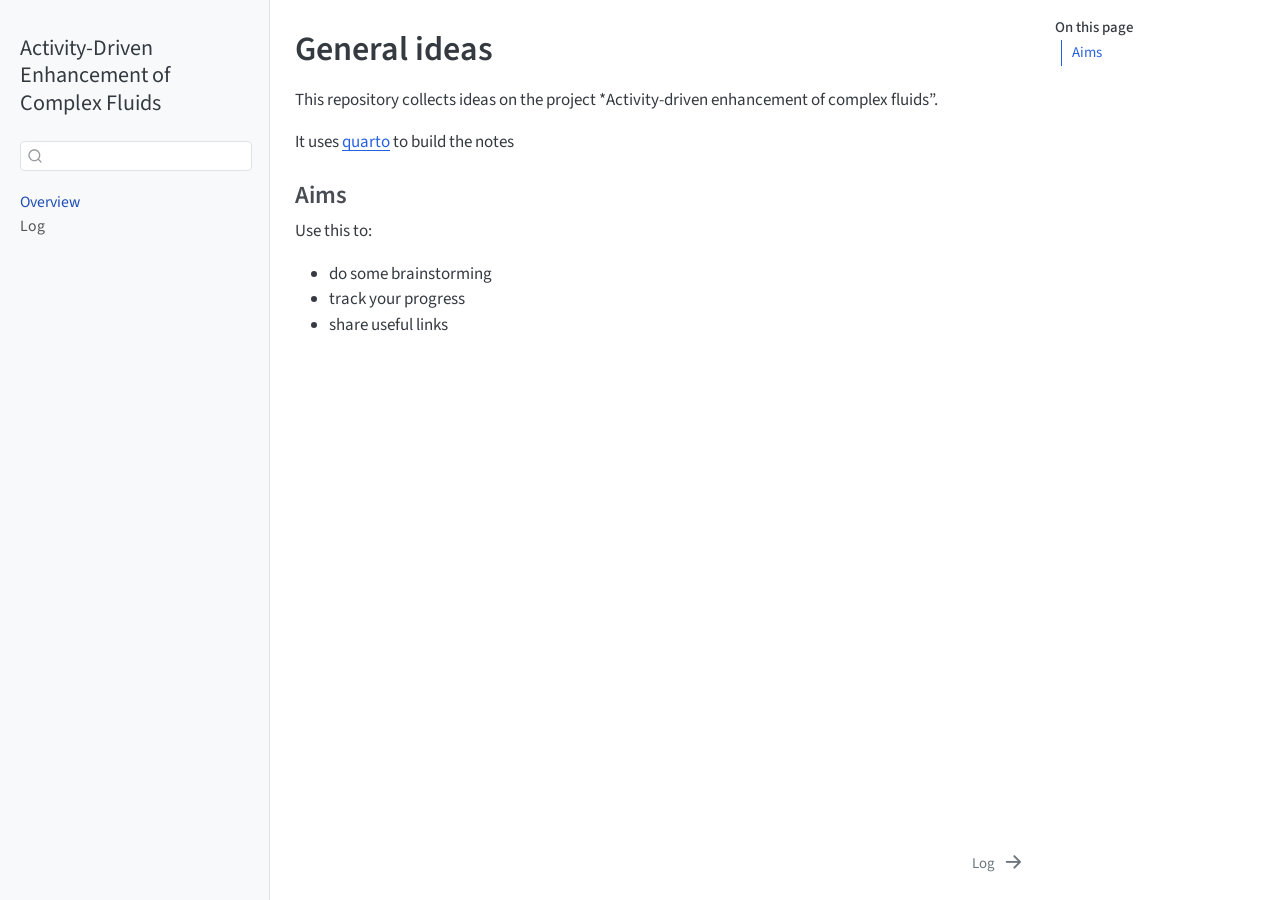
==== docs/index.html @ bf748f2c "allowed for docs" ====
<!DOCTYPE html>
<html xmlns="http://www.w3.org/1999/xhtml" lang="en" xml:lang="en"><head>

<meta charset="utf-8">
<meta name="generator" content="quarto-1.6.40">

<meta name="viewport" content="width=device-width, initial-scale=1.0, user-scalable=yes">


<title>General ideas – Activity-Driven Enhancement of Complex Fluids</title>
<style>
code{white-space: pre-wrap;}
span.smallcaps{font-variant: small-caps;}
div.columns{display: flex; gap: min(4vw, 1.5em);}
div.column{flex: auto; overflow-x: auto;}
div.hanging-indent{margin-left: 1.5em; text-indent: -1.5em;}
ul.task-list{list-style: none;}
ul.task-list li input[type="checkbox"] {
  width: 0.8em;
  margin: 0 0.8em 0.2em -1em; /* quarto-specific, see https://github.com/quarto-dev/quarto-cli/issues/4556 */ 
  vertical-align: middle;
}
</style>


<script src="site_libs/quarto-nav/quarto-nav.js"></script>
<script src="site_libs/quarto-nav/headroom.min.js"></script>
<script src="site_libs/clipboard/clipboard.min.js"></script>
<script src="site_libs/quarto-search/autocomplete.umd.js"></script>
<script src="site_libs/quarto-search/fuse.min.js"></script>
<script src="site_libs/quarto-search/quarto-search.js"></script>
<meta name="quarto:offset" content="./">
<link href="./log.html" rel="next">
<script src="site_libs/quarto-html/quarto.js"></script>
<script src="site_libs/quarto-html/popper.min.js"></script>
<script src="site_libs/quarto-html/tippy.umd.min.js"></script>
<script src="site_libs/quarto-html/anchor.min.js"></script>
<link href="site_libs/quarto-html/tippy.css" rel="stylesheet">
<link href="site_libs/quarto-html/quarto-syntax-highlighting-549806ee2085284f45b00abea8c6df48.css" rel="stylesheet" id="quarto-text-highlighting-styles">
<script src="site_libs/bootstrap/bootstrap.min.js"></script>
<link href="site_libs/bootstrap/bootstrap-icons.css" rel="stylesheet">
<link href="site_libs/bootstrap/bootstrap-828dd9dc578bda216345a962a047c26c.min.css" rel="stylesheet" append-hash="true" id="quarto-bootstrap" data-mode="light">
<script id="quarto-search-options" type="application/json">{
  "location": "sidebar",
  "copy-button": false,
  "collapse-after": 3,
  "panel-placement": "start",
  "type": "textbox",
  "limit": 50,
  "keyboard-shortcut": [
    "f",
    "/",
    "s"
  ],
  "show-item-context": false,
  "language": {
    "search-no-results-text": "No results",
    "search-matching-documents-text": "matching documents",
    "search-copy-link-title": "Copy link to search",
    "search-hide-matches-text": "Hide additional matches",
    "search-more-match-text": "more match in this document",
    "search-more-matches-text": "more matches in this document",
    "search-clear-button-title": "Clear",
    "search-text-placeholder": "",
    "search-detached-cancel-button-title": "Cancel",
    "search-submit-button-title": "Submit",
    "search-label": "Search"
  }
}</script>


</head>

<body class="nav-sidebar docked">

<div id="quarto-search-results"></div>
  <header id="quarto-header" class="headroom fixed-top">
  <nav class="quarto-secondary-nav">
    <div class="container-fluid d-flex">
      <button type="button" class="quarto-btn-toggle btn" data-bs-toggle="collapse" role="button" data-bs-target=".quarto-sidebar-collapse-item" aria-controls="quarto-sidebar" aria-expanded="false" aria-label="Toggle sidebar navigation" onclick="if (window.quartoToggleHeadroom) { window.quartoToggleHeadroom(); }">
        <i class="bi bi-layout-text-sidebar-reverse"></i>
      </button>
        <nav class="quarto-page-breadcrumbs" aria-label="breadcrumb"><ol class="breadcrumb"><li class="breadcrumb-item"><a href="./index.html">Overview</a></li></ol></nav>
        <a class="flex-grow-1" role="navigation" data-bs-toggle="collapse" data-bs-target=".quarto-sidebar-collapse-item" aria-controls="quarto-sidebar" aria-expanded="false" aria-label="Toggle sidebar navigation" onclick="if (window.quartoToggleHeadroom) { window.quartoToggleHeadroom(); }">      
        </a>
      <button type="button" class="btn quarto-search-button" aria-label="Search" onclick="window.quartoOpenSearch();">
        <i class="bi bi-search"></i>
      </button>
    </div>
  </nav>
</header>
<!-- content -->
<div id="quarto-content" class="quarto-container page-columns page-rows-contents page-layout-article">
<!-- sidebar -->
  <nav id="quarto-sidebar" class="sidebar collapse collapse-horizontal quarto-sidebar-collapse-item sidebar-navigation docked overflow-auto">
    <div class="pt-lg-2 mt-2 text-left sidebar-header">
    <div class="sidebar-title mb-0 py-0">
      <a href="./">Activity-Driven Enhancement of Complex Fluids</a> 
    </div>
      </div>
        <div class="mt-2 flex-shrink-0 align-items-center">
        <div class="sidebar-search">
        <div id="quarto-search" class="" title="Search"></div>
        </div>
        </div>
    <div class="sidebar-menu-container"> 
    <ul class="list-unstyled mt-1">
        <li class="sidebar-item">
  <div class="sidebar-item-container"> 
  <a href="./index.html" class="sidebar-item-text sidebar-link active">
 <span class="menu-text">Overview</span></a>
  </div>
</li>
        <li class="sidebar-item">
  <div class="sidebar-item-container"> 
  <a href="./log.html" class="sidebar-item-text sidebar-link">
 <span class="menu-text">Log</span></a>
  </div>
</li>
    </ul>
    </div>
</nav>
<div id="quarto-sidebar-glass" class="quarto-sidebar-collapse-item" data-bs-toggle="collapse" data-bs-target=".quarto-sidebar-collapse-item"></div>
<!-- margin-sidebar -->
    <div id="quarto-margin-sidebar" class="sidebar margin-sidebar">
        <nav id="TOC" role="doc-toc" class="toc-active">
    <h2 id="toc-title">On this page</h2>
   
  <ul>
  <li><a href="#aims" id="toc-aims" class="nav-link active" data-scroll-target="#aims">Aims</a></li>
  </ul>
</nav>
    </div>
<!-- main -->
<main class="content" id="quarto-document-content">

<header id="title-block-header" class="quarto-title-block default">
<div class="quarto-title">
<h1 class="title">General ideas</h1>
</div>



<div class="quarto-title-meta">

    
  
    
  </div>
  


</header>


<p>This repository collects ideas on the project *Activity-driven enhancement of complex fluids”.</p>
<p>It uses <a href="https://www.quarto.org">quarto</a> to build the notes</p>
<section id="aims" class="level3">
<h3 class="anchored" data-anchor-id="aims">Aims</h3>
<p>Use this to:</p>
<ul>
<li>do some brainstorming</li>
<li>track your progress</li>
<li>share useful links</li>
</ul>


</section>

<a onclick="window.scrollTo(0, 0); return false;" role="button" id="quarto-back-to-top"><i class="bi bi-arrow-up"></i> Back to top</a></main> <!-- /main -->
<script id="quarto-html-after-body" type="application/javascript">
window.document.addEventListener("DOMContentLoaded", function (event) {
  const toggleBodyColorMode = (bsSheetEl) => {
    const mode = bsSheetEl.getAttribute("data-mode");
    const bodyEl = window.document.querySelector("body");
    if (mode === "dark") {
      bodyEl.classList.add("quarto-dark");
      bodyEl.classList.remove("quarto-light");
    } else {
      bodyEl.classList.add("quarto-light");
      bodyEl.classList.remove("quarto-dark");
    }
  }
  const toggleBodyColorPrimary = () => {
    const bsSheetEl = window.document.querySelector("link#quarto-bootstrap");
    if (bsSheetEl) {
      toggleBodyColorMode(bsSheetEl);
    }
  }
  toggleBodyColorPrimary();  
  const icon = "";
  const anchorJS = new window.AnchorJS();
  anchorJS.options = {
    placement: 'right',
    icon: icon
  };
  anchorJS.add('.anchored');
  const isCodeAnnotation = (el) => {
    for (const clz of el.classList) {
      if (clz.startsWith('code-annotation-')) {                     
        return true;
      }
    }
    return false;
  }
  const onCopySuccess = function(e) {
    // button target
    const button = e.trigger;
    // don't keep focus
    button.blur();
    // flash "checked"
    button.classList.add('code-copy-button-checked');
    var currentTitle = button.getAttribute("title");
    button.setAttribute("title", "Copied!");
    let tooltip;
    if (window.bootstrap) {
      button.setAttribute("data-bs-toggle", "tooltip");
      button.setAttribute("data-bs-placement", "left");
      button.setAttribute("data-bs-title", "Copied!");
      tooltip = new bootstrap.Tooltip(button, 
        { trigger: "manual", 
          customClass: "code-copy-button-tooltip",
          offset: [0, -8]});
      tooltip.show();    
    }
    setTimeout(function() {
      if (tooltip) {
        tooltip.hide();
        button.removeAttribute("data-bs-title");
        button.removeAttribute("data-bs-toggle");
        button.removeAttribute("data-bs-placement");
      }
      button.setAttribute("title", currentTitle);
      button.classList.remove('code-copy-button-checked');
    }, 1000);
    // clear code selection
    e.clearSelection();
  }
  const getTextToCopy = function(trigger) {
      const codeEl = trigger.previousElementSibling.cloneNode(true);
      for (const childEl of codeEl.children) {
        if (isCodeAnnotation(childEl)) {
          childEl.remove();
        }
      }
      return codeEl.innerText;
  }
  const clipboard = new window.ClipboardJS('.code-copy-button:not([data-in-quarto-modal])', {
    text: getTextToCopy
  });
  clipboard.on('success', onCopySuccess);
  if (window.document.getElementById('quarto-embedded-source-code-modal')) {
    const clipboardModal = new window.ClipboardJS('.code-copy-button[data-in-quarto-modal]', {
      text: getTextToCopy,
      container: window.document.getElementById('quarto-embedded-source-code-modal')
    });
    clipboardModal.on('success', onCopySuccess);
  }
    var localhostRegex = new RegExp(/^(?:http|https):\/\/localhost\:?[0-9]*\//);
    var mailtoRegex = new RegExp(/^mailto:/);
      var filterRegex = new RegExp('/' + window.location.host + '/');
    var isInternal = (href) => {
        return filterRegex.test(href) || localhostRegex.test(href) || mailtoRegex.test(href);
    }
    // Inspect non-navigation links and adorn them if external
 	var links = window.document.querySelectorAll('a[href]:not(.nav-link):not(.navbar-brand):not(.toc-action):not(.sidebar-link):not(.sidebar-item-toggle):not(.pagination-link):not(.no-external):not([aria-hidden]):not(.dropdown-item):not(.quarto-navigation-tool):not(.about-link)');
    for (var i=0; i<links.length; i++) {
      const link = links[i];
      if (!isInternal(link.href)) {
        // undo the damage that might have been done by quarto-nav.js in the case of
        // links that we want to consider external
        if (link.dataset.originalHref !== undefined) {
          link.href = link.dataset.originalHref;
        }
      }
    }
  function tippyHover(el, contentFn, onTriggerFn, onUntriggerFn) {
    const config = {
      allowHTML: true,
      maxWidth: 500,
      delay: 100,
      arrow: false,
      appendTo: function(el) {
          return el.parentElement;
      },
      interactive: true,
      interactiveBorder: 10,
      theme: 'quarto',
      placement: 'bottom-start',
    };
    if (contentFn) {
      config.content = contentFn;
    }
    if (onTriggerFn) {
      config.onTrigger = onTriggerFn;
    }
    if (onUntriggerFn) {
      config.onUntrigger = onUntriggerFn;
    }
    window.tippy(el, config); 
  }
  const noterefs = window.document.querySelectorAll('a[role="doc-noteref"]');
  for (var i=0; i<noterefs.length; i++) {
    const ref = noterefs[i];
    tippyHover(ref, function() {
      // use id or data attribute instead here
      let href = ref.getAttribute('data-footnote-href') || ref.getAttribute('href');
      try { href = new URL(href).hash; } catch {}
      const id = href.replace(/^#\/?/, "");
      const note = window.document.getElementById(id);
      if (note) {
        return note.innerHTML;
      } else {
        return "";
      }
    });
  }
  const xrefs = window.document.querySelectorAll('a.quarto-xref');
  const processXRef = (id, note) => {
    // Strip column container classes
    const stripColumnClz = (el) => {
      el.classList.remove("page-full", "page-columns");
      if (el.children) {
        for (const child of el.children) {
          stripColumnClz(child);
        }
      }
    }
    stripColumnClz(note)
    if (id === null || id.startsWith('sec-')) {
      // Special case sections, only their first couple elements
      const container = document.createElement("div");
      if (note.children && note.children.length > 2) {
        container.appendChild(note.children[0].cloneNode(true));
        for (let i = 1; i < note.children.length; i++) {
          const child = note.children[i];
          if (child.tagName === "P" && child.innerText === "") {
            continue;
          } else {
            container.appendChild(child.cloneNode(true));
            break;
          }
        }
        if (window.Quarto?.typesetMath) {
          window.Quarto.typesetMath(container);
        }
        return container.innerHTML
      } else {
        if (window.Quarto?.typesetMath) {
          window.Quarto.typesetMath(note);
        }
        return note.innerHTML;
      }
    } else {
      // Remove any anchor links if they are present
      const anchorLink = note.querySelector('a.anchorjs-link');
      if (anchorLink) {
        anchorLink.remove();
      }
      if (window.Quarto?.typesetMath) {
        window.Quarto.typesetMath(note);
      }
      if (note.classList.contains("callout")) {
        return note.outerHTML;
      } else {
        return note.innerHTML;
      }
    }
  }
  for (var i=0; i<xrefs.length; i++) {
    const xref = xrefs[i];
    tippyHover(xref, undefined, function(instance) {
      instance.disable();
      let url = xref.getAttribute('href');
      let hash = undefined; 
      if (url.startsWith('#')) {
        hash = url;
      } else {
        try { hash = new URL(url).hash; } catch {}
      }
      if (hash) {
        const id = hash.replace(/^#\/?/, "");
        const note = window.document.getElementById(id);
        if (note !== null) {
          try {
            const html = processXRef(id, note.cloneNode(true));
            instance.setContent(html);
          } finally {
            instance.enable();
            instance.show();
          }
        } else {
          // See if we can fetch this
          fetch(url.split('#')[0])
          .then(res => res.text())
          .then(html => {
            const parser = new DOMParser();
            const htmlDoc = parser.parseFromString(html, "text/html");
            const note = htmlDoc.getElementById(id);
            if (note !== null) {
              const html = processXRef(id, note);
              instance.setContent(html);
            } 
          }).finally(() => {
            instance.enable();
            instance.show();
          });
        }
      } else {
        // See if we can fetch a full url (with no hash to target)
        // This is a special case and we should probably do some content thinning / targeting
        fetch(url)
        .then(res => res.text())
        .then(html => {
          const parser = new DOMParser();
          const htmlDoc = parser.parseFromString(html, "text/html");
          const note = htmlDoc.querySelector('main.content');
          if (note !== null) {
            // This should only happen for chapter cross references
            // (since there is no id in the URL)
            // remove the first header
            if (note.children.length > 0 && note.children[0].tagName === "HEADER") {
              note.children[0].remove();
            }
            const html = processXRef(null, note);
            instance.setContent(html);
          } 
        }).finally(() => {
          instance.enable();
          instance.show();
        });
      }
    }, function(instance) {
    });
  }
      let selectedAnnoteEl;
      const selectorForAnnotation = ( cell, annotation) => {
        let cellAttr = 'data-code-cell="' + cell + '"';
        let lineAttr = 'data-code-annotation="' +  annotation + '"';
        const selector = 'span[' + cellAttr + '][' + lineAttr + ']';
        return selector;
      }
      const selectCodeLines = (annoteEl) => {
        const doc = window.document;
        const targetCell = annoteEl.getAttribute("data-target-cell");
        const targetAnnotation = annoteEl.getAttribute("data-target-annotation");
        const annoteSpan = window.document.querySelector(selectorForAnnotation(targetCell, targetAnnotation));
        const lines = annoteSpan.getAttribute("data-code-lines").split(",");
        const lineIds = lines.map((line) => {
          return targetCell + "-" + line;
        })
        let top = null;
        let height = null;
        let parent = null;
        if (lineIds.length > 0) {
            //compute the position of the single el (top and bottom and make a div)
            const el = window.document.getElementById(lineIds[0]);
            top = el.offsetTop;
            height = el.offsetHeight;
            parent = el.parentElement.parentElement;
          if (lineIds.length > 1) {
            const lastEl = window.document.getElementById(lineIds[lineIds.length - 1]);
            const bottom = lastEl.offsetTop + lastEl.offsetHeight;
            height = bottom - top;
          }
          if (top !== null && height !== null && parent !== null) {
            // cook up a div (if necessary) and position it 
            let div = window.document.getElementById("code-annotation-line-highlight");
            if (div === null) {
              div = window.document.createElement("div");
              div.setAttribute("id", "code-annotation-line-highlight");
              div.style.position = 'absolute';
              parent.appendChild(div);
            }
            div.style.top = top - 2 + "px";
            div.style.height = height + 4 + "px";
            div.style.left = 0;
            let gutterDiv = window.document.getElementById("code-annotation-line-highlight-gutter");
            if (gutterDiv === null) {
              gutterDiv = window.document.createElement("div");
              gutterDiv.setAttribute("id", "code-annotation-line-highlight-gutter");
              gutterDiv.style.position = 'absolute';
              const codeCell = window.document.getElementById(targetCell);
              const gutter = codeCell.querySelector('.code-annotation-gutter');
              gutter.appendChild(gutterDiv);
            }
            gutterDiv.style.top = top - 2 + "px";
            gutterDiv.style.height = height + 4 + "px";
          }
          selectedAnnoteEl = annoteEl;
        }
      };
      const unselectCodeLines = () => {
        const elementsIds = ["code-annotation-line-highlight", "code-annotation-line-highlight-gutter"];
        elementsIds.forEach((elId) => {
          const div = window.document.getElementById(elId);
          if (div) {
            div.remove();
          }
        });
        selectedAnnoteEl = undefined;
      };
        // Handle positioning of the toggle
    window.addEventListener(
      "resize",
      throttle(() => {
        elRect = undefined;
        if (selectedAnnoteEl) {
          selectCodeLines(selectedAnnoteEl);
        }
      }, 10)
    );
    function throttle(fn, ms) {
    let throttle = false;
    let timer;
      return (...args) => {
        if(!throttle) { // first call gets through
            fn.apply(this, args);
            throttle = true;
        } else { // all the others get throttled
            if(timer) clearTimeout(timer); // cancel #2
            timer = setTimeout(() => {
              fn.apply(this, args);
              timer = throttle = false;
            }, ms);
        }
      };
    }
      // Attach click handler to the DT
      const annoteDls = window.document.querySelectorAll('dt[data-target-cell]');
      for (const annoteDlNode of annoteDls) {
        annoteDlNode.addEventListener('click', (event) => {
          const clickedEl = event.target;
          if (clickedEl !== selectedAnnoteEl) {
            unselectCodeLines();
            const activeEl = window.document.querySelector('dt[data-target-cell].code-annotation-active');
            if (activeEl) {
              activeEl.classList.remove('code-annotation-active');
            }
            selectCodeLines(clickedEl);
            clickedEl.classList.add('code-annotation-active');
          } else {
            // Unselect the line
            unselectCodeLines();
            clickedEl.classList.remove('code-annotation-active');
          }
        });
      }
  const findCites = (el) => {
    const parentEl = el.parentElement;
    if (parentEl) {
      const cites = parentEl.dataset.cites;
      if (cites) {
        return {
          el,
          cites: cites.split(' ')
        };
      } else {
        return findCites(el.parentElement)
      }
    } else {
      return undefined;
    }
  };
  var bibliorefs = window.document.querySelectorAll('a[role="doc-biblioref"]');
  for (var i=0; i<bibliorefs.length; i++) {
    const ref = bibliorefs[i];
    const citeInfo = findCites(ref);
    if (citeInfo) {
      tippyHover(citeInfo.el, function() {
        var popup = window.document.createElement('div');
        citeInfo.cites.forEach(function(cite) {
          var citeDiv = window.document.createElement('div');
          citeDiv.classList.add('hanging-indent');
          citeDiv.classList.add('csl-entry');
          var biblioDiv = window.document.getElementById('ref-' + cite);
          if (biblioDiv) {
            citeDiv.innerHTML = biblioDiv.innerHTML;
          }
          popup.appendChild(citeDiv);
        });
        return popup.innerHTML;
      });
    }
  }
});
</script>
<nav class="page-navigation">
  <div class="nav-page nav-page-previous">
  </div>
  <div class="nav-page nav-page-next">
      <a href="./log.html" class="pagination-link" aria-label="Log">
        <span class="nav-page-text">Log</span> <i class="bi bi-arrow-right-short"></i>
      </a>
  </div>
</nav>
</div> <!-- /content -->




</body></html>
---- docs/site_libs/quarto-html/tippy.css ----
.tippy-box[data-animation=fade][data-state=hidden]{opacity:0}[data-tippy-root]{max-width:calc(100vw - 10px)}.tippy-box{position:relative;background-color:#333;color:#fff;border-radius:4px;font-size:14px;line-height:1.4;white-space:normal;outline:0;transition-property:transform,visibility,opacity}.tippy-box[data-placement^=top]>.tippy-arrow{bottom:0}.tippy-box[data-placement^=top]>.tippy-arrow:before{bottom:-7px;left:0;border-width:8px 8px 0;border-top-color:initial;transform-origin:center top}.tippy-box[data-placement^=bottom]>.tippy-arrow{top:0}.tippy-box[data-placement^=bottom]>.tippy-arrow:before{top:-7px;left:0;border-width:0 8px 8px;border-bottom-color:initial;transform-origin:center bottom}.tippy-box[data-placement^=left]>.tippy-arrow{right:0}.tippy-box[data-placement^=left]>.tippy-arrow:before{border-width:8px 0 8px 8px;border-left-color:initial;right:-7px;transform-origin:center left}.tippy-box[data-placement^=right]>.tippy-arrow{left:0}.tippy-box[data-placement^=right]>.tippy-arrow:before{left:-7px;border-width:8px 8px 8px 0;border-right-color:initial;transform-origin:center right}.tippy-box[data-inertia][data-state=visible]{transition-timing-function:cubic-bezier(.54,1.5,.38,1.11)}.tippy-arrow{width:16px;height:16px;color:#333}.tippy-arrow:before{content:"";position:absolute;border-color:transparent;border-style:solid}.tippy-content{position:relative;padding:5px 9px;z-index:1}
---- docs/site_libs/quarto-html/quarto-syntax-highlighting-549806ee2085284f45b00abea8c6df48.css ----
/* quarto syntax highlight colors */
:root {
  --quarto-hl-ot-color: #003B4F;
  --quarto-hl-at-color: #657422;
  --quarto-hl-ss-color: #20794D;
  --quarto-hl-an-color: #5E5E5E;
  --quarto-hl-fu-color: #4758AB;
  --quarto-hl-st-color: #20794D;
  --quarto-hl-cf-color: #003B4F;
  --quarto-hl-op-color: #5E5E5E;
  --quarto-hl-er-color: #AD0000;
  --quarto-hl-bn-color: #AD0000;
  --quarto-hl-al-color: #AD0000;
  --quarto-hl-va-color: #111111;
  --quarto-hl-bu-color: inherit;
  --quarto-hl-ex-color: inherit;
  --quarto-hl-pp-color: #AD0000;
  --quarto-hl-in-color: #5E5E5E;
  --quarto-hl-vs-color: #20794D;
  --quarto-hl-wa-color: #5E5E5E;
  --quarto-hl-do-color: #5E5E5E;
  --quarto-hl-im-color: #00769E;
  --quarto-hl-ch-color: #20794D;
  --quarto-hl-dt-color: #AD0000;
  --quarto-hl-fl-color: #AD0000;
  --quarto-hl-co-color: #5E5E5E;
  --quarto-hl-cv-color: #5E5E5E;
  --quarto-hl-cn-color: #8f5902;
  --quarto-hl-sc-color: #5E5E5E;
  --quarto-hl-dv-color: #AD0000;
  --quarto-hl-kw-color: #003B4F;
}

/* other quarto variables */
:root {
  --quarto-font-monospace: SFMono-Regular, Menlo, Monaco, Consolas, "Liberation Mono", "Courier New", monospace;
}

pre > code.sourceCode > span {
  color: #003B4F;
}

code span {
  color: #003B4F;
}

code.sourceCode > span {
  color: #003B4F;
}

div.sourceCode,
div.sourceCode pre.sourceCode {
  color: #003B4F;
}

code span.ot {
  color: #003B4F;
  font-style: inherit;
}

code span.at {
  color: #657422;
  font-style: inherit;
}

code span.ss {
  color: #20794D;
  font-style: inherit;
}

code span.an {
  color: #5E5E5E;
  font-style: inherit;
}

code span.fu {
  color: #4758AB;
  font-style: inherit;
}

code span.st {
  color: #20794D;
  font-style: inherit;
}

code span.cf {
  color: #003B4F;
  font-weight: bold;
  font-style: inherit;
}

code span.op {
  color: #5E5E5E;
  font-style: inherit;
}

code span.er {
  color: #AD0000;
  font-style: inherit;
}

code span.bn {
  color: #AD0000;
  font-style: inherit;
}

code span.al {
  color: #AD0000;
  font-style: inherit;
}

code span.va {
  color: #111111;
  font-style: inherit;
}

code span.bu {
  font-style: inherit;
}

code span.ex {
  font-style: inherit;
}

code span.pp {
  color: #AD0000;
  font-style: inherit;
}

code span.in {
  color: #5E5E5E;
  font-style: inherit;
}

code span.vs {
  color: #20794D;
  font-style: inherit;
}

code span.wa {
  color: #5E5E5E;
  font-style: italic;
}

code span.do {
  color: #5E5E5E;
  font-style: italic;
}

code span.im {
  color: #00769E;
  font-style: inherit;
}

code span.ch {
  color: #20794D;
  font-style: inherit;
}

code span.dt {
  color: #AD0000;
  font-style: inherit;
}

code span.fl {
  color: #AD0000;
  font-style: inherit;
}

code span.co {
  color: #5E5E5E;
  font-style: inherit;
}

code span.cv {
  color: #5E5E5E;
  font-style: italic;
}

code span.cn {
  color: #8f5902;
  font-style: inherit;
}

code span.sc {
  color: #5E5E5E;
  font-style: inherit;
}

code span.dv {
  color: #AD0000;
  font-style: inherit;
}

code span.kw {
  color: #003B4F;
  font-weight: bold;
  font-style: inherit;
}

.prevent-inlining {
  content: "</";
}

/*# sourceMappingURL=ae99138f4fbc2fb4c9f5e5cd69c22459.css.map */
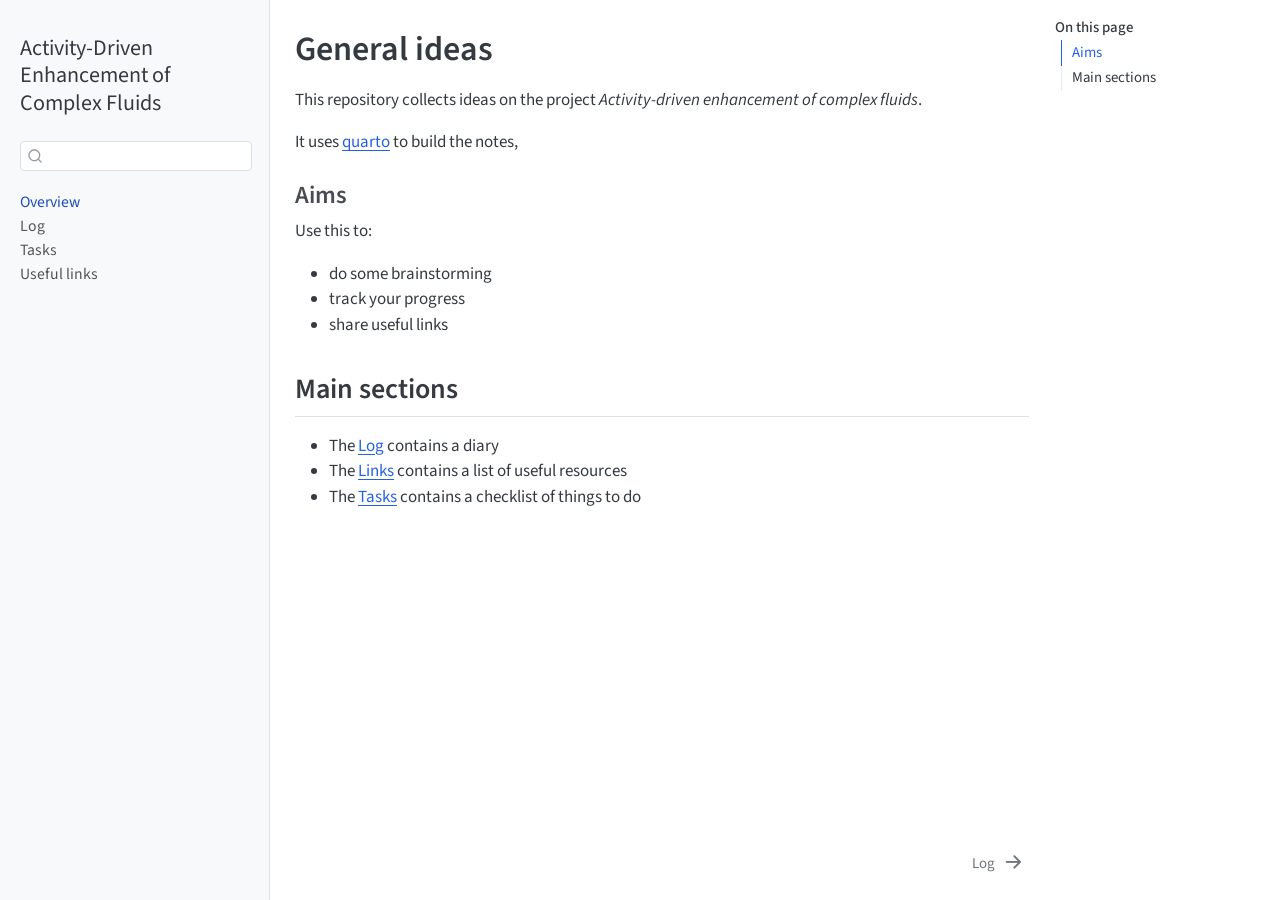
==== commit 95a4e600: "added links" ====
--- a/docs/index.html
+++ b/docs/index.html
@@ -117,6 +117,18 @@
  <span class="menu-text">Log</span></a>
   </div>
 </li>
+        <li class="sidebar-item">
+  <div class="sidebar-item-container"> 
+  <a href="./tasks.html" class="sidebar-item-text sidebar-link">
+ <span class="menu-text">Tasks</span></a>
+  </div>
+</li>
+        <li class="sidebar-item">
+  <div class="sidebar-item-container"> 
+  <a href="./links.html" class="sidebar-item-text sidebar-link">
+ <span class="menu-text">Useful links</span></a>
+  </div>
+</li>
     </ul>
     </div>
 </nav>
@@ -128,6 +140,7 @@
    
   <ul>
   <li><a href="#aims" id="toc-aims" class="nav-link active" data-scroll-target="#aims">Aims</a></li>
+  <li><a href="#main-sections" id="toc-main-sections" class="nav-link" data-scroll-target="#main-sections">Main sections</a></li>
   </ul>
 </nav>
     </div>
@@ -153,8 +166,8 @@
 </header>
 
 
-<p>This repository collects ideas on the project *Activity-driven enhancement of complex fluids”.</p>
-<p>It uses <a href="https://www.quarto.org">quarto</a> to build the notes</p>
+<p>This repository collects ideas on the project <em>Activity-driven enhancement of complex fluids</em>.</p>
+<p>It uses <a href="https://www.quarto.org">quarto</a> to build the notes,</p>
 <section id="aims" class="level3">
 <h3 class="anchored" data-anchor-id="aims">Aims</h3>
 <p>Use this to:</p>
@@ -162,6 +175,14 @@
 <li>do some brainstorming</li>
 <li>track your progress</li>
 <li>share useful links</li>
+</ul>
+</section>
+<section id="main-sections" class="level2">
+<h2 class="anchored" data-anchor-id="main-sections">Main sections</h2>
+<ul>
+<li>The <a href="./log.html">Log</a> contains a diary</li>
+<li>The <a href="./links.html">Links</a> contains a list of useful resources</li>
+<li>The <a href="./tasks.html">Tasks</a> contains a checklist of things to do</li>
 </ul>
 
 
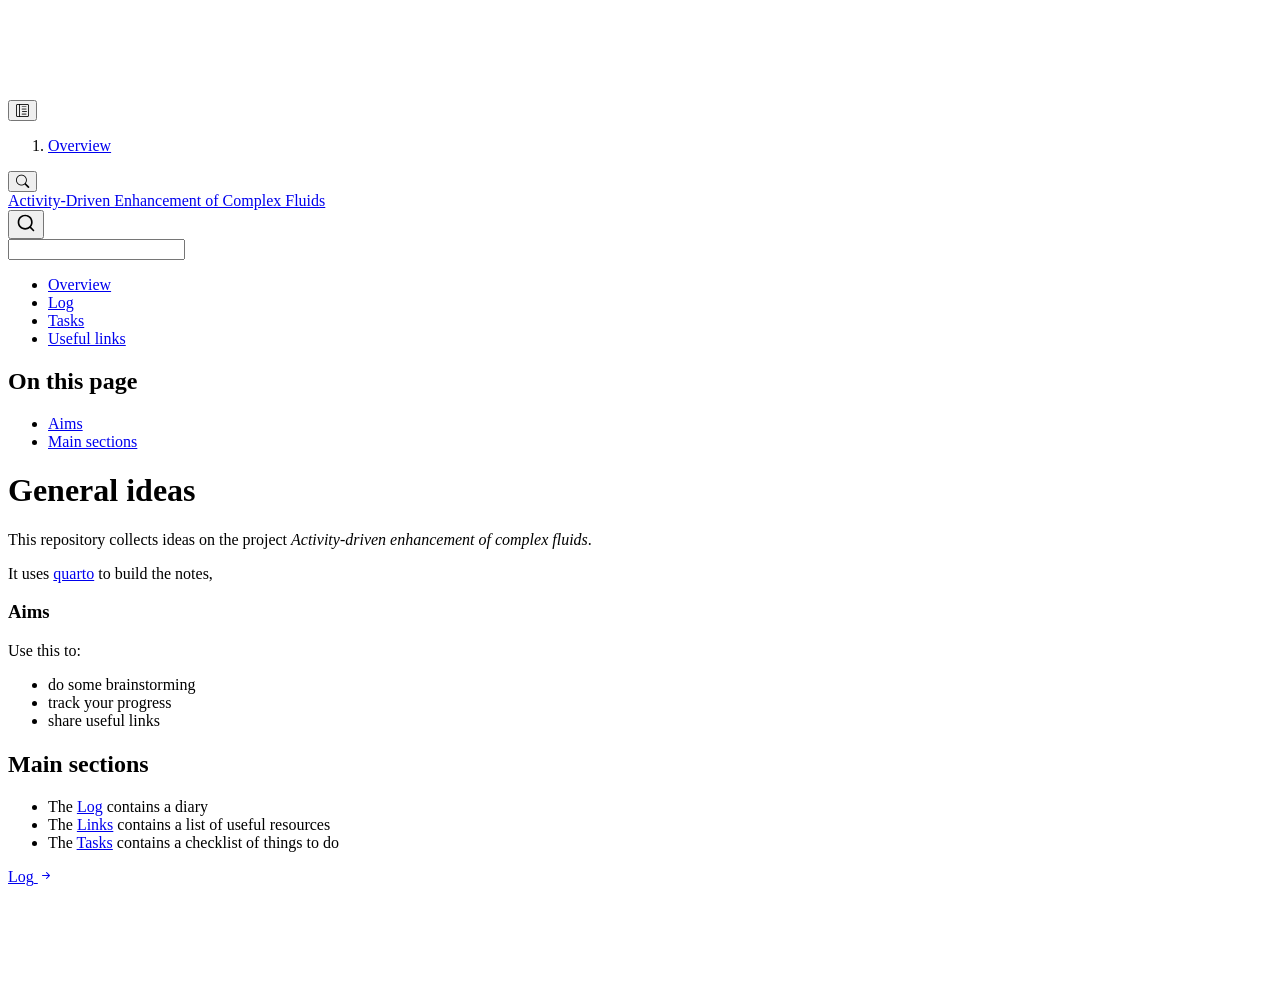
==== commit e182f884: "not ignored docs" ====
--- a/docs/index.html
+++ b/docs/index.html
@@ -2,7 +2,7 @@
 <html xmlns="http://www.w3.org/1999/xhtml" lang="en" xml:lang="en"><head>
 
 <meta charset="utf-8">
-<meta name="generator" content="quarto-1.6.40">
+<meta name="generator" content="quarto-1.7.31">
 
 <meta name="viewport" content="width=device-width, initial-scale=1.0, user-scalable=yes">
 
@@ -31,15 +31,16 @@
 <script src="site_libs/quarto-search/quarto-search.js"></script>
 <meta name="quarto:offset" content="./">
 <link href="./log.html" rel="next">
-<script src="site_libs/quarto-html/quarto.js"></script>
+<script src="site_libs/quarto-html/quarto.js" type="module"></script>
+<script src="site_libs/quarto-html/tabsets/tabsets.js" type="module"></script>
 <script src="site_libs/quarto-html/popper.min.js"></script>
 <script src="site_libs/quarto-html/tippy.umd.min.js"></script>
 <script src="site_libs/quarto-html/anchor.min.js"></script>
 <link href="site_libs/quarto-html/tippy.css" rel="stylesheet">
-<link href="site_libs/quarto-html/quarto-syntax-highlighting-549806ee2085284f45b00abea8c6df48.css" rel="stylesheet" id="quarto-text-highlighting-styles">
+<link href="site_libs/quarto-html/quarto-syntax-highlighting-e1a5c8363afafaef2c763b6775fbf3ca.css" rel="stylesheet" id="quarto-text-highlighting-styles">
 <script src="site_libs/bootstrap/bootstrap.min.js"></script>
 <link href="site_libs/bootstrap/bootstrap-icons.css" rel="stylesheet">
-<link href="site_libs/bootstrap/bootstrap-828dd9dc578bda216345a962a047c26c.min.css" rel="stylesheet" append-hash="true" id="quarto-bootstrap" data-mode="light">
+<link href="site_libs/bootstrap/bootstrap-5809fcdebe393741780d614e72b00cc7.min.css" rel="stylesheet" append-hash="true" id="quarto-bootstrap" data-mode="light">
 <script id="quarto-search-options" type="application/json">{
   "location": "sidebar",
   "copy-button": false,
@@ -71,7 +72,7 @@
 
 </head>
 
-<body class="nav-sidebar docked">
+<body class="nav-sidebar docked quarto-light">
 
 <div id="quarto-search-results"></div>
   <header id="quarto-header" class="headroom fixed-top">
@@ -190,236 +191,242 @@
 
 <a onclick="window.scrollTo(0, 0); return false;" role="button" id="quarto-back-to-top"><i class="bi bi-arrow-up"></i> Back to top</a></main> <!-- /main -->
 <script id="quarto-html-after-body" type="application/javascript">
-window.document.addEventListener("DOMContentLoaded", function (event) {
-  const toggleBodyColorMode = (bsSheetEl) => {
-    const mode = bsSheetEl.getAttribute("data-mode");
-    const bodyEl = window.document.querySelector("body");
-    if (mode === "dark") {
-      bodyEl.classList.add("quarto-dark");
-      bodyEl.classList.remove("quarto-light");
-    } else {
-      bodyEl.classList.add("quarto-light");
-      bodyEl.classList.remove("quarto-dark");
-    }
-  }
-  const toggleBodyColorPrimary = () => {
-    const bsSheetEl = window.document.querySelector("link#quarto-bootstrap");
-    if (bsSheetEl) {
-      toggleBodyColorMode(bsSheetEl);
-    }
-  }
-  toggleBodyColorPrimary();  
-  const icon = "";
-  const anchorJS = new window.AnchorJS();
-  anchorJS.options = {
-    placement: 'right',
-    icon: icon
-  };
-  anchorJS.add('.anchored');
-  const isCodeAnnotation = (el) => {
-    for (const clz of el.classList) {
-      if (clz.startsWith('code-annotation-')) {                     
-        return true;
-      }
-    }
-    return false;
-  }
-  const onCopySuccess = function(e) {
-    // button target
-    const button = e.trigger;
-    // don't keep focus
-    button.blur();
-    // flash "checked"
-    button.classList.add('code-copy-button-checked');
-    var currentTitle = button.getAttribute("title");
-    button.setAttribute("title", "Copied!");
-    let tooltip;
-    if (window.bootstrap) {
-      button.setAttribute("data-bs-toggle", "tooltip");
-      button.setAttribute("data-bs-placement", "left");
-      button.setAttribute("data-bs-title", "Copied!");
-      tooltip = new bootstrap.Tooltip(button, 
-        { trigger: "manual", 
-          customClass: "code-copy-button-tooltip",
-          offset: [0, -8]});
-      tooltip.show();    
-    }
-    setTimeout(function() {
-      if (tooltip) {
-        tooltip.hide();
-        button.removeAttribute("data-bs-title");
-        button.removeAttribute("data-bs-toggle");
-        button.removeAttribute("data-bs-placement");
-      }
-      button.setAttribute("title", currentTitle);
-      button.classList.remove('code-copy-button-checked');
-    }, 1000);
-    // clear code selection
-    e.clearSelection();
-  }
-  const getTextToCopy = function(trigger) {
-      const codeEl = trigger.previousElementSibling.cloneNode(true);
-      for (const childEl of codeEl.children) {
-        if (isCodeAnnotation(childEl)) {
-          childEl.remove();
-        }
-      }
-      return codeEl.innerText;
-  }
-  const clipboard = new window.ClipboardJS('.code-copy-button:not([data-in-quarto-modal])', {
-    text: getTextToCopy
-  });
-  clipboard.on('success', onCopySuccess);
-  if (window.document.getElementById('quarto-embedded-source-code-modal')) {
-    const clipboardModal = new window.ClipboardJS('.code-copy-button[data-in-quarto-modal]', {
-      text: getTextToCopy,
-      container: window.document.getElementById('quarto-embedded-source-code-modal')
+  window.document.addEventListener("DOMContentLoaded", function (event) {
+    const icon = "";
+    const anchorJS = new window.AnchorJS();
+    anchorJS.options = {
+      placement: 'right',
+      icon: icon
+    };
+    anchorJS.add('.anchored');
+    const isCodeAnnotation = (el) => {
+      for (const clz of el.classList) {
+        if (clz.startsWith('code-annotation-')) {                     
+          return true;
+        }
+      }
+      return false;
+    }
+    const onCopySuccess = function(e) {
+      // button target
+      const button = e.trigger;
+      // don't keep focus
+      button.blur();
+      // flash "checked"
+      button.classList.add('code-copy-button-checked');
+      var currentTitle = button.getAttribute("title");
+      button.setAttribute("title", "Copied!");
+      let tooltip;
+      if (window.bootstrap) {
+        button.setAttribute("data-bs-toggle", "tooltip");
+        button.setAttribute("data-bs-placement", "left");
+        button.setAttribute("data-bs-title", "Copied!");
+        tooltip = new bootstrap.Tooltip(button, 
+          { trigger: "manual", 
+            customClass: "code-copy-button-tooltip",
+            offset: [0, -8]});
+        tooltip.show();    
+      }
+      setTimeout(function() {
+        if (tooltip) {
+          tooltip.hide();
+          button.removeAttribute("data-bs-title");
+          button.removeAttribute("data-bs-toggle");
+          button.removeAttribute("data-bs-placement");
+        }
+        button.setAttribute("title", currentTitle);
+        button.classList.remove('code-copy-button-checked');
+      }, 1000);
+      // clear code selection
+      e.clearSelection();
+    }
+    const getTextToCopy = function(trigger) {
+        const codeEl = trigger.previousElementSibling.cloneNode(true);
+        for (const childEl of codeEl.children) {
+          if (isCodeAnnotation(childEl)) {
+            childEl.remove();
+          }
+        }
+        return codeEl.innerText;
+    }
+    const clipboard = new window.ClipboardJS('.code-copy-button:not([data-in-quarto-modal])', {
+      text: getTextToCopy
     });
-    clipboardModal.on('success', onCopySuccess);
-  }
-    var localhostRegex = new RegExp(/^(?:http|https):\/\/localhost\:?[0-9]*\//);
-    var mailtoRegex = new RegExp(/^mailto:/);
-      var filterRegex = new RegExp('/' + window.location.host + '/');
-    var isInternal = (href) => {
-        return filterRegex.test(href) || localhostRegex.test(href) || mailtoRegex.test(href);
-    }
-    // Inspect non-navigation links and adorn them if external
- 	var links = window.document.querySelectorAll('a[href]:not(.nav-link):not(.navbar-brand):not(.toc-action):not(.sidebar-link):not(.sidebar-item-toggle):not(.pagination-link):not(.no-external):not([aria-hidden]):not(.dropdown-item):not(.quarto-navigation-tool):not(.about-link)');
-    for (var i=0; i<links.length; i++) {
-      const link = links[i];
-      if (!isInternal(link.href)) {
-        // undo the damage that might have been done by quarto-nav.js in the case of
-        // links that we want to consider external
-        if (link.dataset.originalHref !== undefined) {
-          link.href = link.dataset.originalHref;
-        }
-      }
-    }
-  function tippyHover(el, contentFn, onTriggerFn, onUntriggerFn) {
-    const config = {
-      allowHTML: true,
-      maxWidth: 500,
-      delay: 100,
-      arrow: false,
-      appendTo: function(el) {
-          return el.parentElement;
-      },
-      interactive: true,
-      interactiveBorder: 10,
-      theme: 'quarto',
-      placement: 'bottom-start',
-    };
-    if (contentFn) {
-      config.content = contentFn;
-    }
-    if (onTriggerFn) {
-      config.onTrigger = onTriggerFn;
-    }
-    if (onUntriggerFn) {
-      config.onUntrigger = onUntriggerFn;
-    }
-    window.tippy(el, config); 
-  }
-  const noterefs = window.document.querySelectorAll('a[role="doc-noteref"]');
-  for (var i=0; i<noterefs.length; i++) {
-    const ref = noterefs[i];
-    tippyHover(ref, function() {
-      // use id or data attribute instead here
-      let href = ref.getAttribute('data-footnote-href') || ref.getAttribute('href');
-      try { href = new URL(href).hash; } catch {}
-      const id = href.replace(/^#\/?/, "");
-      const note = window.document.getElementById(id);
-      if (note) {
-        return note.innerHTML;
+    clipboard.on('success', onCopySuccess);
+    if (window.document.getElementById('quarto-embedded-source-code-modal')) {
+      const clipboardModal = new window.ClipboardJS('.code-copy-button[data-in-quarto-modal]', {
+        text: getTextToCopy,
+        container: window.document.getElementById('quarto-embedded-source-code-modal')
+      });
+      clipboardModal.on('success', onCopySuccess);
+    }
+      var localhostRegex = new RegExp(/^(?:http|https):\/\/localhost\:?[0-9]*\//);
+      var mailtoRegex = new RegExp(/^mailto:/);
+        var filterRegex = new RegExp('/' + window.location.host + '/');
+      var isInternal = (href) => {
+          return filterRegex.test(href) || localhostRegex.test(href) || mailtoRegex.test(href);
+      }
+      // Inspect non-navigation links and adorn them if external
+     var links = window.document.querySelectorAll('a[href]:not(.nav-link):not(.navbar-brand):not(.toc-action):not(.sidebar-link):not(.sidebar-item-toggle):not(.pagination-link):not(.no-external):not([aria-hidden]):not(.dropdown-item):not(.quarto-navigation-tool):not(.about-link)');
+      for (var i=0; i<links.length; i++) {
+        const link = links[i];
+        if (!isInternal(link.href)) {
+          // undo the damage that might have been done by quarto-nav.js in the case of
+          // links that we want to consider external
+          if (link.dataset.originalHref !== undefined) {
+            link.href = link.dataset.originalHref;
+          }
+        }
+      }
+    function tippyHover(el, contentFn, onTriggerFn, onUntriggerFn) {
+      const config = {
+        allowHTML: true,
+        maxWidth: 500,
+        delay: 100,
+        arrow: false,
+        appendTo: function(el) {
+            return el.parentElement;
+        },
+        interactive: true,
+        interactiveBorder: 10,
+        theme: 'quarto',
+        placement: 'bottom-start',
+      };
+      if (contentFn) {
+        config.content = contentFn;
+      }
+      if (onTriggerFn) {
+        config.onTrigger = onTriggerFn;
+      }
+      if (onUntriggerFn) {
+        config.onUntrigger = onUntriggerFn;
+      }
+      window.tippy(el, config); 
+    }
+    const noterefs = window.document.querySelectorAll('a[role="doc-noteref"]');
+    for (var i=0; i<noterefs.length; i++) {
+      const ref = noterefs[i];
+      tippyHover(ref, function() {
+        // use id or data attribute instead here
+        let href = ref.getAttribute('data-footnote-href') || ref.getAttribute('href');
+        try { href = new URL(href).hash; } catch {}
+        const id = href.replace(/^#\/?/, "");
+        const note = window.document.getElementById(id);
+        if (note) {
+          return note.innerHTML;
+        } else {
+          return "";
+        }
+      });
+    }
+    const xrefs = window.document.querySelectorAll('a.quarto-xref');
+    const processXRef = (id, note) => {
+      // Strip column container classes
+      const stripColumnClz = (el) => {
+        el.classList.remove("page-full", "page-columns");
+        if (el.children) {
+          for (const child of el.children) {
+            stripColumnClz(child);
+          }
+        }
+      }
+      stripColumnClz(note)
+      if (id === null || id.startsWith('sec-')) {
+        // Special case sections, only their first couple elements
+        const container = document.createElement("div");
+        if (note.children && note.children.length > 2) {
+          container.appendChild(note.children[0].cloneNode(true));
+          for (let i = 1; i < note.children.length; i++) {
+            const child = note.children[i];
+            if (child.tagName === "P" && child.innerText === "") {
+              continue;
+            } else {
+              container.appendChild(child.cloneNode(true));
+              break;
+            }
+          }
+          if (window.Quarto?.typesetMath) {
+            window.Quarto.typesetMath(container);
+          }
+          return container.innerHTML
+        } else {
+          if (window.Quarto?.typesetMath) {
+            window.Quarto.typesetMath(note);
+          }
+          return note.innerHTML;
+        }
       } else {
-        return "";
-      }
-    });
-  }
-  const xrefs = window.document.querySelectorAll('a.quarto-xref');
-  const processXRef = (id, note) => {
-    // Strip column container classes
-    const stripColumnClz = (el) => {
-      el.classList.remove("page-full", "page-columns");
-      if (el.children) {
-        for (const child of el.children) {
-          stripColumnClz(child);
-        }
-      }
-    }
-    stripColumnClz(note)
-    if (id === null || id.startsWith('sec-')) {
-      // Special case sections, only their first couple elements
-      const container = document.createElement("div");
-      if (note.children && note.children.length > 2) {
-        container.appendChild(note.children[0].cloneNode(true));
-        for (let i = 1; i < note.children.length; i++) {
-          const child = note.children[i];
-          if (child.tagName === "P" && child.innerText === "") {
-            continue;
-          } else {
-            container.appendChild(child.cloneNode(true));
-            break;
-          }
-        }
-        if (window.Quarto?.typesetMath) {
-          window.Quarto.typesetMath(container);
-        }
-        return container.innerHTML
-      } else {
+        // Remove any anchor links if they are present
+        const anchorLink = note.querySelector('a.anchorjs-link');
+        if (anchorLink) {
+          anchorLink.remove();
+        }
         if (window.Quarto?.typesetMath) {
           window.Quarto.typesetMath(note);
         }
-        return note.innerHTML;
-      }
-    } else {
-      // Remove any anchor links if they are present
-      const anchorLink = note.querySelector('a.anchorjs-link');
-      if (anchorLink) {
-        anchorLink.remove();
-      }
-      if (window.Quarto?.typesetMath) {
-        window.Quarto.typesetMath(note);
-      }
-      if (note.classList.contains("callout")) {
-        return note.outerHTML;
-      } else {
-        return note.innerHTML;
-      }
-    }
-  }
-  for (var i=0; i<xrefs.length; i++) {
-    const xref = xrefs[i];
-    tippyHover(xref, undefined, function(instance) {
-      instance.disable();
-      let url = xref.getAttribute('href');
-      let hash = undefined; 
-      if (url.startsWith('#')) {
-        hash = url;
-      } else {
-        try { hash = new URL(url).hash; } catch {}
-      }
-      if (hash) {
-        const id = hash.replace(/^#\/?/, "");
-        const note = window.document.getElementById(id);
-        if (note !== null) {
-          try {
-            const html = processXRef(id, note.cloneNode(true));
-            instance.setContent(html);
-          } finally {
-            instance.enable();
-            instance.show();
-          }
+        if (note.classList.contains("callout")) {
+          return note.outerHTML;
         } else {
-          // See if we can fetch this
-          fetch(url.split('#')[0])
+          return note.innerHTML;
+        }
+      }
+    }
+    for (var i=0; i<xrefs.length; i++) {
+      const xref = xrefs[i];
+      tippyHover(xref, undefined, function(instance) {
+        instance.disable();
+        let url = xref.getAttribute('href');
+        let hash = undefined; 
+        if (url.startsWith('#')) {
+          hash = url;
+        } else {
+          try { hash = new URL(url).hash; } catch {}
+        }
+        if (hash) {
+          const id = hash.replace(/^#\/?/, "");
+          const note = window.document.getElementById(id);
+          if (note !== null) {
+            try {
+              const html = processXRef(id, note.cloneNode(true));
+              instance.setContent(html);
+            } finally {
+              instance.enable();
+              instance.show();
+            }
+          } else {
+            // See if we can fetch this
+            fetch(url.split('#')[0])
+            .then(res => res.text())
+            .then(html => {
+              const parser = new DOMParser();
+              const htmlDoc = parser.parseFromString(html, "text/html");
+              const note = htmlDoc.getElementById(id);
+              if (note !== null) {
+                const html = processXRef(id, note);
+                instance.setContent(html);
+              } 
+            }).finally(() => {
+              instance.enable();
+              instance.show();
+            });
+          }
+        } else {
+          // See if we can fetch a full url (with no hash to target)
+          // This is a special case and we should probably do some content thinning / targeting
+          fetch(url)
           .then(res => res.text())
           .then(html => {
             const parser = new DOMParser();
             const htmlDoc = parser.parseFromString(html, "text/html");
-            const note = htmlDoc.getElementById(id);
+            const note = htmlDoc.querySelector('main.content');
             if (note !== null) {
-              const html = processXRef(id, note);
+              // This should only happen for chapter cross references
+              // (since there is no id in the URL)
+              // remove the first header
+              if (note.children.length > 0 && note.children[0].tagName === "HEADER") {
+                note.children[0].remove();
+              }
+              const html = processXRef(null, note);
               instance.setContent(html);
             } 
           }).finally(() => {
@@ -427,185 +434,161 @@
             instance.show();
           });
         }
+      }, function(instance) {
+      });
+    }
+        let selectedAnnoteEl;
+        const selectorForAnnotation = ( cell, annotation) => {
+          let cellAttr = 'data-code-cell="' + cell + '"';
+          let lineAttr = 'data-code-annotation="' +  annotation + '"';
+          const selector = 'span[' + cellAttr + '][' + lineAttr + ']';
+          return selector;
+        }
+        const selectCodeLines = (annoteEl) => {
+          const doc = window.document;
+          const targetCell = annoteEl.getAttribute("data-target-cell");
+          const targetAnnotation = annoteEl.getAttribute("data-target-annotation");
+          const annoteSpan = window.document.querySelector(selectorForAnnotation(targetCell, targetAnnotation));
+          const lines = annoteSpan.getAttribute("data-code-lines").split(",");
+          const lineIds = lines.map((line) => {
+            return targetCell + "-" + line;
+          })
+          let top = null;
+          let height = null;
+          let parent = null;
+          if (lineIds.length > 0) {
+              //compute the position of the single el (top and bottom and make a div)
+              const el = window.document.getElementById(lineIds[0]);
+              top = el.offsetTop;
+              height = el.offsetHeight;
+              parent = el.parentElement.parentElement;
+            if (lineIds.length > 1) {
+              const lastEl = window.document.getElementById(lineIds[lineIds.length - 1]);
+              const bottom = lastEl.offsetTop + lastEl.offsetHeight;
+              height = bottom - top;
+            }
+            if (top !== null && height !== null && parent !== null) {
+              // cook up a div (if necessary) and position it 
+              let div = window.document.getElementById("code-annotation-line-highlight");
+              if (div === null) {
+                div = window.document.createElement("div");
+                div.setAttribute("id", "code-annotation-line-highlight");
+                div.style.position = 'absolute';
+                parent.appendChild(div);
+              }
+              div.style.top = top - 2 + "px";
+              div.style.height = height + 4 + "px";
+              div.style.left = 0;
+              let gutterDiv = window.document.getElementById("code-annotation-line-highlight-gutter");
+              if (gutterDiv === null) {
+                gutterDiv = window.document.createElement("div");
+                gutterDiv.setAttribute("id", "code-annotation-line-highlight-gutter");
+                gutterDiv.style.position = 'absolute';
+                const codeCell = window.document.getElementById(targetCell);
+                const gutter = codeCell.querySelector('.code-annotation-gutter');
+                gutter.appendChild(gutterDiv);
+              }
+              gutterDiv.style.top = top - 2 + "px";
+              gutterDiv.style.height = height + 4 + "px";
+            }
+            selectedAnnoteEl = annoteEl;
+          }
+        };
+        const unselectCodeLines = () => {
+          const elementsIds = ["code-annotation-line-highlight", "code-annotation-line-highlight-gutter"];
+          elementsIds.forEach((elId) => {
+            const div = window.document.getElementById(elId);
+            if (div) {
+              div.remove();
+            }
+          });
+          selectedAnnoteEl = undefined;
+        };
+          // Handle positioning of the toggle
+      window.addEventListener(
+        "resize",
+        throttle(() => {
+          elRect = undefined;
+          if (selectedAnnoteEl) {
+            selectCodeLines(selectedAnnoteEl);
+          }
+        }, 10)
+      );
+      function throttle(fn, ms) {
+      let throttle = false;
+      let timer;
+        return (...args) => {
+          if(!throttle) { // first call gets through
+              fn.apply(this, args);
+              throttle = true;
+          } else { // all the others get throttled
+              if(timer) clearTimeout(timer); // cancel #2
+              timer = setTimeout(() => {
+                fn.apply(this, args);
+                timer = throttle = false;
+              }, ms);
+          }
+        };
+      }
+        // Attach click handler to the DT
+        const annoteDls = window.document.querySelectorAll('dt[data-target-cell]');
+        for (const annoteDlNode of annoteDls) {
+          annoteDlNode.addEventListener('click', (event) => {
+            const clickedEl = event.target;
+            if (clickedEl !== selectedAnnoteEl) {
+              unselectCodeLines();
+              const activeEl = window.document.querySelector('dt[data-target-cell].code-annotation-active');
+              if (activeEl) {
+                activeEl.classList.remove('code-annotation-active');
+              }
+              selectCodeLines(clickedEl);
+              clickedEl.classList.add('code-annotation-active');
+            } else {
+              // Unselect the line
+              unselectCodeLines();
+              clickedEl.classList.remove('code-annotation-active');
+            }
+          });
+        }
+    const findCites = (el) => {
+      const parentEl = el.parentElement;
+      if (parentEl) {
+        const cites = parentEl.dataset.cites;
+        if (cites) {
+          return {
+            el,
+            cites: cites.split(' ')
+          };
+        } else {
+          return findCites(el.parentElement)
+        }
       } else {
-        // See if we can fetch a full url (with no hash to target)
-        // This is a special case and we should probably do some content thinning / targeting
-        fetch(url)
-        .then(res => res.text())
-        .then(html => {
-          const parser = new DOMParser();
-          const htmlDoc = parser.parseFromString(html, "text/html");
-          const note = htmlDoc.querySelector('main.content');
-          if (note !== null) {
-            // This should only happen for chapter cross references
-            // (since there is no id in the URL)
-            // remove the first header
-            if (note.children.length > 0 && note.children[0].tagName === "HEADER") {
-              note.children[0].remove();
+        return undefined;
+      }
+    };
+    var bibliorefs = window.document.querySelectorAll('a[role="doc-biblioref"]');
+    for (var i=0; i<bibliorefs.length; i++) {
+      const ref = bibliorefs[i];
+      const citeInfo = findCites(ref);
+      if (citeInfo) {
+        tippyHover(citeInfo.el, function() {
+          var popup = window.document.createElement('div');
+          citeInfo.cites.forEach(function(cite) {
+            var citeDiv = window.document.createElement('div');
+            citeDiv.classList.add('hanging-indent');
+            citeDiv.classList.add('csl-entry');
+            var biblioDiv = window.document.getElementById('ref-' + cite);
+            if (biblioDiv) {
+              citeDiv.innerHTML = biblioDiv.innerHTML;
             }
-            const html = processXRef(null, note);
-            instance.setContent(html);
-          } 
-        }).finally(() => {
-          instance.enable();
-          instance.show();
+            popup.appendChild(citeDiv);
+          });
+          return popup.innerHTML;
         });
       }
-    }, function(instance) {
-    });
-  }
-      let selectedAnnoteEl;
-      const selectorForAnnotation = ( cell, annotation) => {
-        let cellAttr = 'data-code-cell="' + cell + '"';
-        let lineAttr = 'data-code-annotation="' +  annotation + '"';
-        const selector = 'span[' + cellAttr + '][' + lineAttr + ']';
-        return selector;
-      }
-      const selectCodeLines = (annoteEl) => {
-        const doc = window.document;
-        const targetCell = annoteEl.getAttribute("data-target-cell");
-        const targetAnnotation = annoteEl.getAttribute("data-target-annotation");
-        const annoteSpan = window.document.querySelector(selectorForAnnotation(targetCell, targetAnnotation));
-        const lines = annoteSpan.getAttribute("data-code-lines").split(",");
-        const lineIds = lines.map((line) => {
-          return targetCell + "-" + line;
-        })
-        let top = null;
-        let height = null;
-        let parent = null;
-        if (lineIds.length > 0) {
-            //compute the position of the single el (top and bottom and make a div)
-            const el = window.document.getElementById(lineIds[0]);
-            top = el.offsetTop;
-            height = el.offsetHeight;
-            parent = el.parentElement.parentElement;
-          if (lineIds.length > 1) {
-            const lastEl = window.document.getElementById(lineIds[lineIds.length - 1]);
-            const bottom = lastEl.offsetTop + lastEl.offsetHeight;
-            height = bottom - top;
-          }
-          if (top !== null && height !== null && parent !== null) {
-            // cook up a div (if necessary) and position it 
-            let div = window.document.getElementById("code-annotation-line-highlight");
-            if (div === null) {
-              div = window.document.createElement("div");
-              div.setAttribute("id", "code-annotation-line-highlight");
-              div.style.position = 'absolute';
-              parent.appendChild(div);
-            }
-            div.style.top = top - 2 + "px";
-            div.style.height = height + 4 + "px";
-            div.style.left = 0;
-            let gutterDiv = window.document.getElementById("code-annotation-line-highlight-gutter");
-            if (gutterDiv === null) {
-              gutterDiv = window.document.createElement("div");
-              gutterDiv.setAttribute("id", "code-annotation-line-highlight-gutter");
-              gutterDiv.style.position = 'absolute';
-              const codeCell = window.document.getElementById(targetCell);
-              const gutter = codeCell.querySelector('.code-annotation-gutter');
-              gutter.appendChild(gutterDiv);
-            }
-            gutterDiv.style.top = top - 2 + "px";
-            gutterDiv.style.height = height + 4 + "px";
-          }
-          selectedAnnoteEl = annoteEl;
-        }
-      };
-      const unselectCodeLines = () => {
-        const elementsIds = ["code-annotation-line-highlight", "code-annotation-line-highlight-gutter"];
-        elementsIds.forEach((elId) => {
-          const div = window.document.getElementById(elId);
-          if (div) {
-            div.remove();
-          }
-        });
-        selectedAnnoteEl = undefined;
-      };
-        // Handle positioning of the toggle
-    window.addEventListener(
-      "resize",
-      throttle(() => {
-        elRect = undefined;
-        if (selectedAnnoteEl) {
-          selectCodeLines(selectedAnnoteEl);
-        }
-      }, 10)
-    );
-    function throttle(fn, ms) {
-    let throttle = false;
-    let timer;
-      return (...args) => {
-        if(!throttle) { // first call gets through
-            fn.apply(this, args);
-            throttle = true;
-        } else { // all the others get throttled
-            if(timer) clearTimeout(timer); // cancel #2
-            timer = setTimeout(() => {
-              fn.apply(this, args);
-              timer = throttle = false;
-            }, ms);
-        }
-      };
-    }
-      // Attach click handler to the DT
-      const annoteDls = window.document.querySelectorAll('dt[data-target-cell]');
-      for (const annoteDlNode of annoteDls) {
-        annoteDlNode.addEventListener('click', (event) => {
-          const clickedEl = event.target;
-          if (clickedEl !== selectedAnnoteEl) {
-            unselectCodeLines();
-            const activeEl = window.document.querySelector('dt[data-target-cell].code-annotation-active');
-            if (activeEl) {
-              activeEl.classList.remove('code-annotation-active');
-            }
-            selectCodeLines(clickedEl);
-            clickedEl.classList.add('code-annotation-active');
-          } else {
-            // Unselect the line
-            unselectCodeLines();
-            clickedEl.classList.remove('code-annotation-active');
-          }
-        });
-      }
-  const findCites = (el) => {
-    const parentEl = el.parentElement;
-    if (parentEl) {
-      const cites = parentEl.dataset.cites;
-      if (cites) {
-        return {
-          el,
-          cites: cites.split(' ')
-        };
-      } else {
-        return findCites(el.parentElement)
-      }
-    } else {
-      return undefined;
-    }
-  };
-  var bibliorefs = window.document.querySelectorAll('a[role="doc-biblioref"]');
-  for (var i=0; i<bibliorefs.length; i++) {
-    const ref = bibliorefs[i];
-    const citeInfo = findCites(ref);
-    if (citeInfo) {
-      tippyHover(citeInfo.el, function() {
-        var popup = window.document.createElement('div');
-        citeInfo.cites.forEach(function(cite) {
-          var citeDiv = window.document.createElement('div');
-          citeDiv.classList.add('hanging-indent');
-          citeDiv.classList.add('csl-entry');
-          var biblioDiv = window.document.getElementById('ref-' + cite);
-          if (biblioDiv) {
-            citeDiv.innerHTML = biblioDiv.innerHTML;
-          }
-          popup.appendChild(citeDiv);
-        });
-        return popup.innerHTML;
-      });
-    }
-  }
-});
-</script>
+    }
+  });
+  </script>
 <nav class="page-navigation">
   <div class="nav-page nav-page-previous">
   </div>
